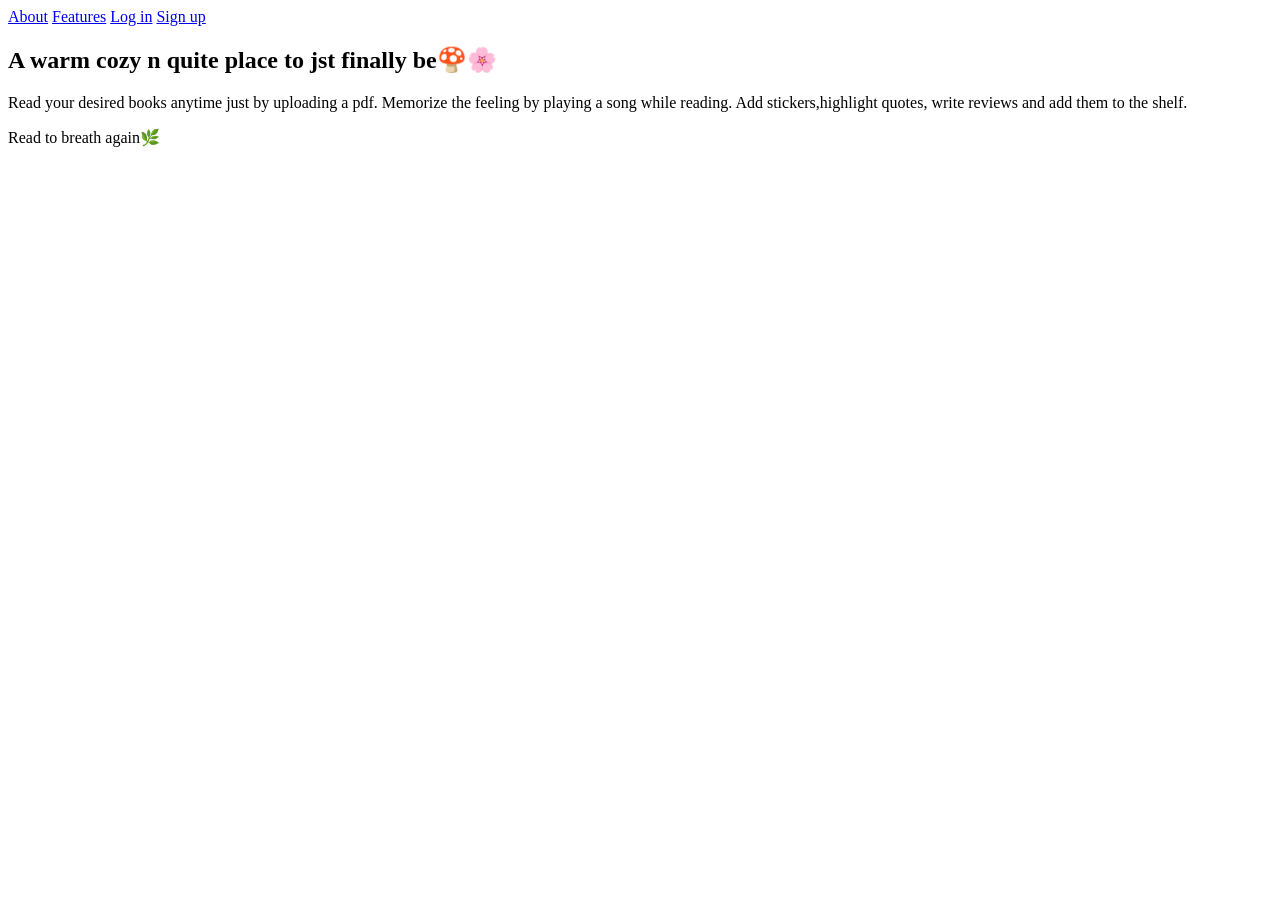
==== index.html @ 36ff4e7f "Add files via upload" ====
<!doctype html>
<html lang="en">
    <head>
        <meta charset="UTF-8">
        <meta name="viewport" content="width=device-width , initial-scale=1.0">
        <title>A digital library🏷️🌿</title>
        <link rel="stylesheet" href="style.css">
    </head>
<body>
    <header class="the-like-navigation-bar">
        <div class="the-leafy-logo">
            <nav class="navigation-links">
                <a href="#about">About</a>
                <a href="#features">Features</a>
                <a href="app.html" class="login-btn">Log in</a>
                <a href="app.html" class="btn-primary">Sign up</a>
            </nav>
        </div>
    </header>
    <main class="the-library-container">
        <section class="da-hero-section">
        <h1>A warm cozy n quite place to jst finally be🍄🌸</h1>
        <p>Read your desired books anytime just by uploading a pdf.
           Memorize the feeling by playing a song while reading.
           Add stickers,highlight quotes, write reviews and add them
           to the shelf.</p>
        <p> Read to breath again🌿</p>
        </section>
    </main>
</body>
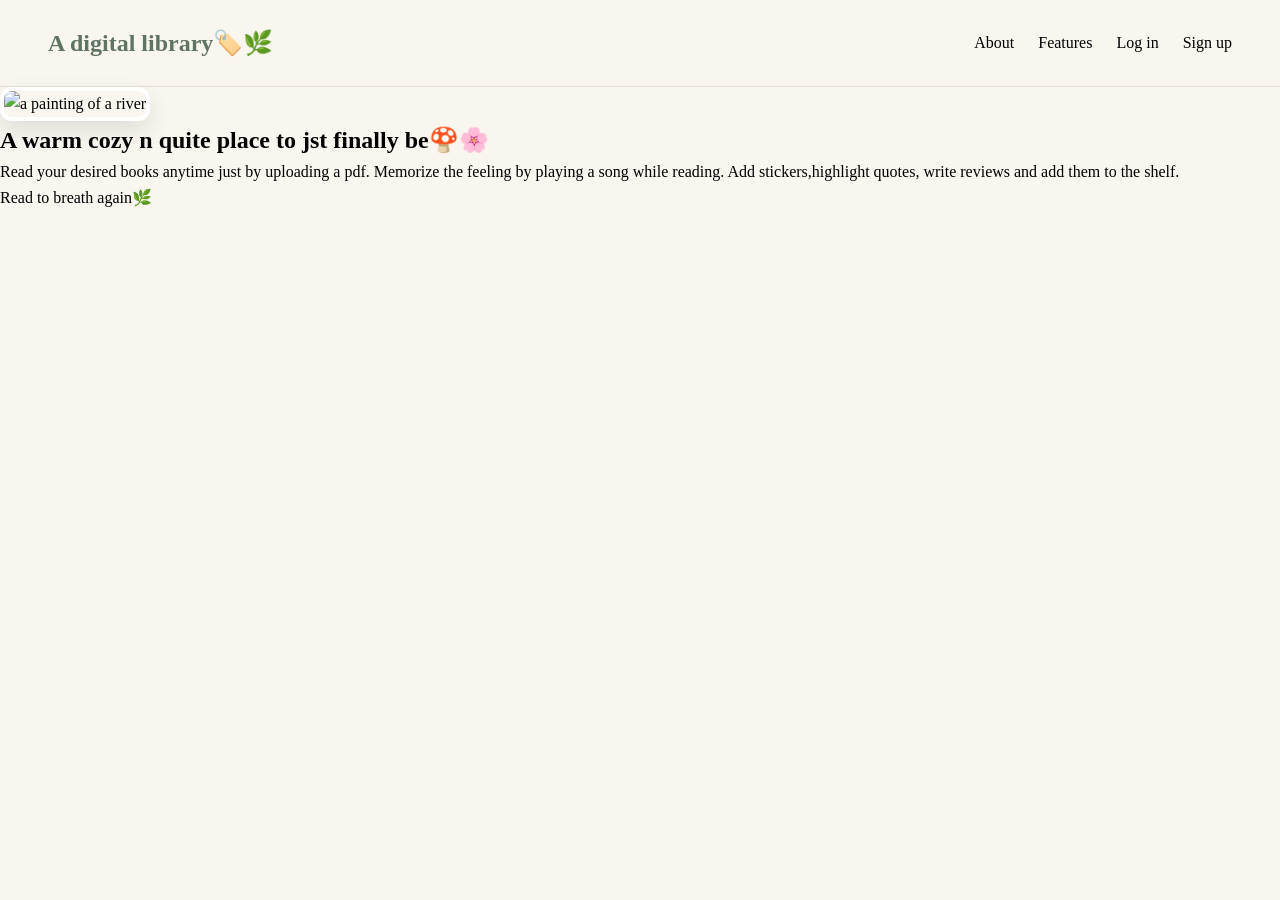
==== commit fa11c706: "Add files via upload" ====
--- a/index.html
+++ b/index.html
@@ -9,16 +9,23 @@
 <body>
     <header class="the-like-navigation-bar">
         <div class="the-leafy-logo">
-            <nav class="navigation-links">
-                <a href="#about">About</a>
-                <a href="#features">Features</a>
-                <a href="app.html" class="login-btn">Log in</a>
-                <a href="app.html" class="btn-primary">Sign up</a>
+            <nav>
+                <div class="logo">A digital library🏷️🌿</div>
+                <ul>
+                <li><a href="#about">About</a></li>
+                <li><a href="#features">Features</a></li>
+                <li><a href="app.html" class="login-btn">Log in</a></li>
+                <li><a href="app.html" class="btn-primary">Sign up</a></li>
+                </ul>
             </nav>
+            </div>
         </div>
+        <div class="hero-image">
+    <img src="https://pixabay.com/get/g4c7c98953cfa8378d91d3fe9b8f93520e290cc80bdbd32b9cb58378b154c618d62ff49c385c8d7b29eedc416d4d0e99fb4e88155019f8effd04589be3bbd95597d47a06ffa346f200db1cb722226b0a8.jpg?attachment=" alt="a painting of a river">
+</div>
     </header>
     <main class="the-library-container">
-        <section class="da-hero-section">
+        <section class="-hero-section">
         <h1>A warm cozy n quite place to jst finally be🍄🌸</h1>
         <p>Read your desired books anytime just by uploading a pdf.
            Memorize the feeling by playing a song while reading.
--- a/style.css
+++ b/style.css
@@ -0,0 +1,71 @@
+body {
+    background-color: var(--bg-parchment);
+    color: var(--text-main);
+    font-family: 'Georgia', serif;
+    line-height: 1.6;
+}
+:root {
+    --bg-parchment: #f9f6f0;
+    --text-main: 2d2b2a;
+    --accent-sage: #5f7461;
+    --accent-gold: #d4a359;
+    --card-bg: #ffffff;
+    --border-subtle: #e6e0d4;    
+}
+* {
+    margin: 0;
+    padding: 0;
+    box-sizing: border-box;  
+}
+nav {
+    display: flex;
+    justify-content: space-between;
+    align-items: center;
+    padding: 1.5rem 3rem;
+    background-color: var(--bg-parchment);
+    border-bottom: 1px solid var(--border-subtle);
+}
+.logo {
+    font-size: 1.5rem;
+    font-weight: bold;
+    color: var(--accent-sage);
+}
+nav ul {
+    display: flex;
+    list-style: none;
+    gap: 1.5rem;
+}
+nav a {
+    text-decoration: none;
+    color: var(--text-main);
+    font-size: 1rem;
+}
+nav a :hover {
+    color: var(--accent-gold);
+}
+/*the painting i wanna add i named it a heroo of my ideas  */
+.hero {
+    display: flex;
+    align-items: center;
+    justify-content: center;
+    padding: 3rem;
+    min-height: 80vh;
+    gap: 2rem;
+}
+.hero-content {
+    flex: 1;
+    display: flex;
+    justify-content: center;   
+}
+.hero-image img {
+    max-width: 100%;
+    height: auto;
+    border-radius: 12px;
+    box-shadow: 0 10px 25px rgba(0, 0 , 0 , 0.1);
+    border: 4px solid var(--card-bg);
+
+}
+
+
+
+
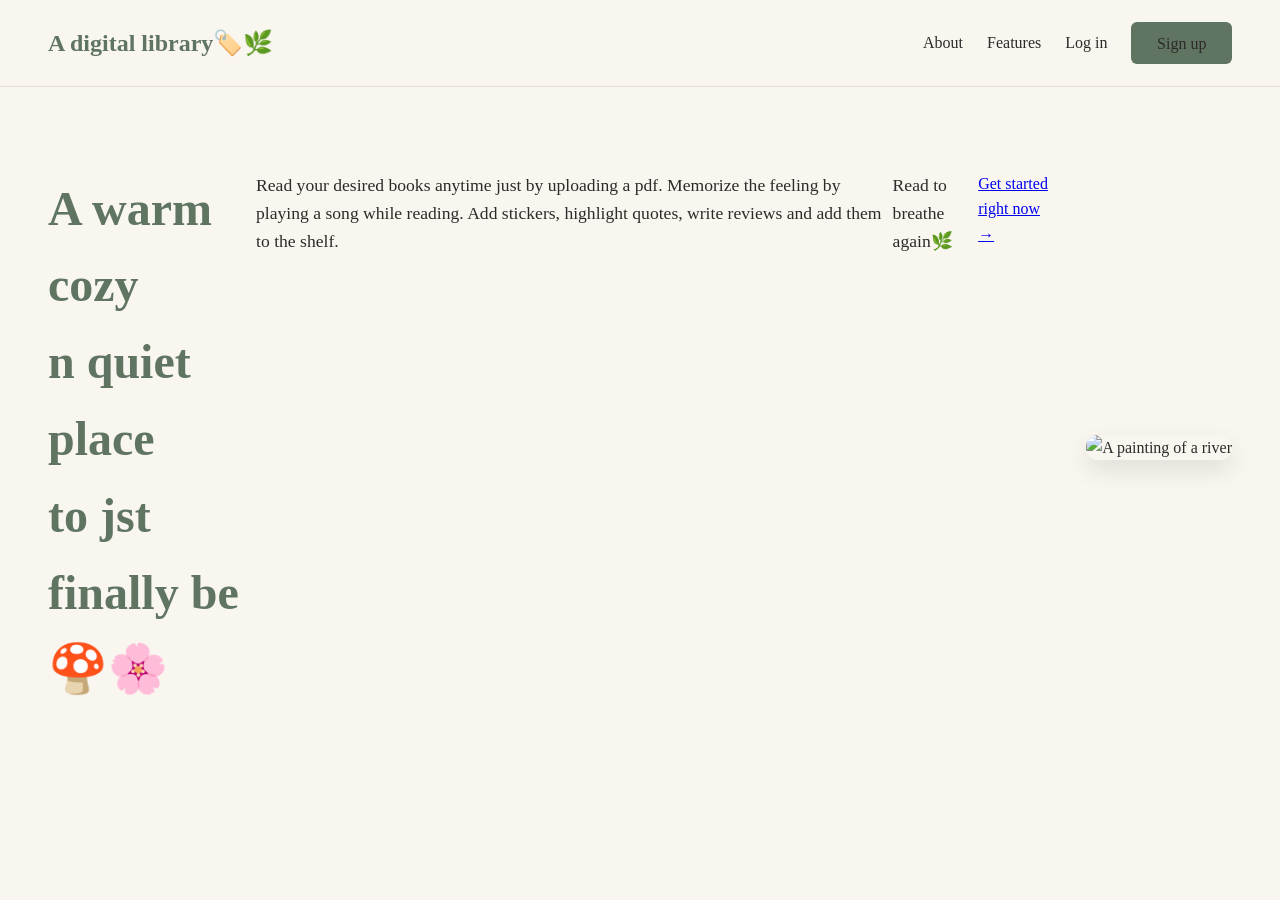
==== commit b65ff88d: "Add files via upload" ====
--- a/index.html
+++ b/index.html
@@ -1,40 +1,39 @@
-<!doctype html>
+<!DOCTYPE html>
 <html lang="en">
-    <head>
-        <meta charset="UTF-8">
-        <meta name="viewport" content="width=device-width , initial-scale=1.0">
-        <title>A digital library🏷️🌿</title>
-        <link rel="stylesheet" href="style.css">
-    </head>
+<head>
+    <meta charset="UTF-8">
+    <meta name="viewport" content="width=device-width, initial-scale=1.0">
+    <title>A digital library🏷️🌿</title>
+    <link rel="stylesheet" href="style.css">
+</head>
 <body>
-    <header class="the-like-navigation-bar">
-        <div class="the-leafy-logo">
-            <nav>
-                <div class="logo">A digital library🏷️🌿</div>
-                <ul>
+    <header>
+        <nav>
+            <div class="logo">A digital library🏷️🌿</div>
+            <ul>
                 <li><a href="#about">About</a></li>
                 <li><a href="#features">Features</a></li>
-                <li><a href="app.html" class="login-btn">Log in</a></li>
+                <li><a href="app.html">Log in</a></li>
                 <li><a href="app.html" class="btn-primary">Sign up</a></li>
-                </ul>
-            </nav>
+            </ul>
+        </nav>
+    </header>
+
+    <main class="the-library-container">
+        <section class="hero">
+            <div class="hero-content">
+                <h1>A warm cozy<br>n quiet place<br>to jst finally be🍄🌸</h1>
+                <p>Read your desired books anytime just by uploading a pdf. Memorize the feeling by playing a song while reading. Add stickers, highlight quotes, write reviews and add them to the shelf.</p>
+                <p class="tagline">Read to breathe again🌿</p>
+                <a href="app.html" class="btn-hero">Get started right now &rarr;</a>
             </div>
-        </div>
-        <div class="hero-image">
-    <img src="https://pixabay.com/get/g4c7c98953cfa8378d91d3fe9b8f93520e290cc80bdbd32b9cb58378b154c618d62ff49c385c8d7b29eedc416d4d0e99fb4e88155019f8effd04589be3bbd95597d47a06ffa346f200db1cb722226b0a8.jpg?attachment=" alt="a painting of a river">
-</div>
-    </header>
-    <main class="the-library-container">
-        <section class="-hero-section">
-        <h1>A warm cozy n quite place to jst finally be🍄🌸</h1>
-        <p>Read your desired books anytime just by uploading a pdf.
-           Memorize the feeling by playing a song while reading.
-           Add stickers,highlight quotes, write reviews and add them
-           to the shelf.</p>
-        <p> Read to breath again🌿</p>
+            <div class="hero-image">
+                <img src="painting.jpg" alt="A painting of a river">
+            </div>
         </section>
     </main>
 </body>
+</html>
 
 
 
--- a/style.css
+++ b/style.css
@@ -6,7 +6,7 @@
 }
 :root {
     --bg-parchment: #f9f6f0;
-    --text-main: 2d2b2a;
+    --text-main: #2d2b2a;
     --accent-sage: #5f7461;
     --accent-gold: #d4a359;
     --card-bg: #ffffff;
@@ -40,7 +40,7 @@
     color: var(--text-main);
     font-size: 1rem;
 }
-nav a :hover {
+nav a:hover {
     color: var(--accent-gold);
 }
 /*the painting i wanna add i named it a heroo of my ideas  */
@@ -62,10 +62,44 @@
     height: auto;
     border-radius: 12px;
     box-shadow: 0 10px 25px rgba(0, 0 , 0 , 0.1);
-    border: 4px solid var(--card-bg);
-
+    border: 4px solid var(--card-bg-);
 }
-
-
-
-
+.hero-content h1 {
+    font-size: 3rem;
+    color: var(--accent-sage);
+    margin-bottom: 1rem;
+}
+.hero-content p {
+    font-size: 1.1rem;
+    margin-bottom: 2rem;
+}
+.btn-primary {
+    background-color: var(--accent-sage);
+    color: var(--card-bg-);
+    padding: 0.8rem 1.6rem;
+    border: none;
+    border-radius: 6px;
+    font-family: 'Georgia' , serif;
+    font-size: 1rem;
+    cursor: pointer;
+}
+.btn-primary:hover{
+    background-color: #4a5b4c;
+}
+.bookshelf-section {
+   padding: 4rem 3rem;
+   background-color: var(--bg-parchment);
+}
+.bookshelf-header {
+    display: flex;
+    justify-content: space-between;
+    align-items: center;
+    margin-bottom: 2rem;
+    border-bottom: 2px solid var(--border-subtle);
+    padding-bottom: 1rem;
+}
+.bookshelf-grid{
+    display: grid;
+    grid-template-columns: repeat(auto-fill, minmax(200px, 1fr));
+    gap: 2rem;
+}
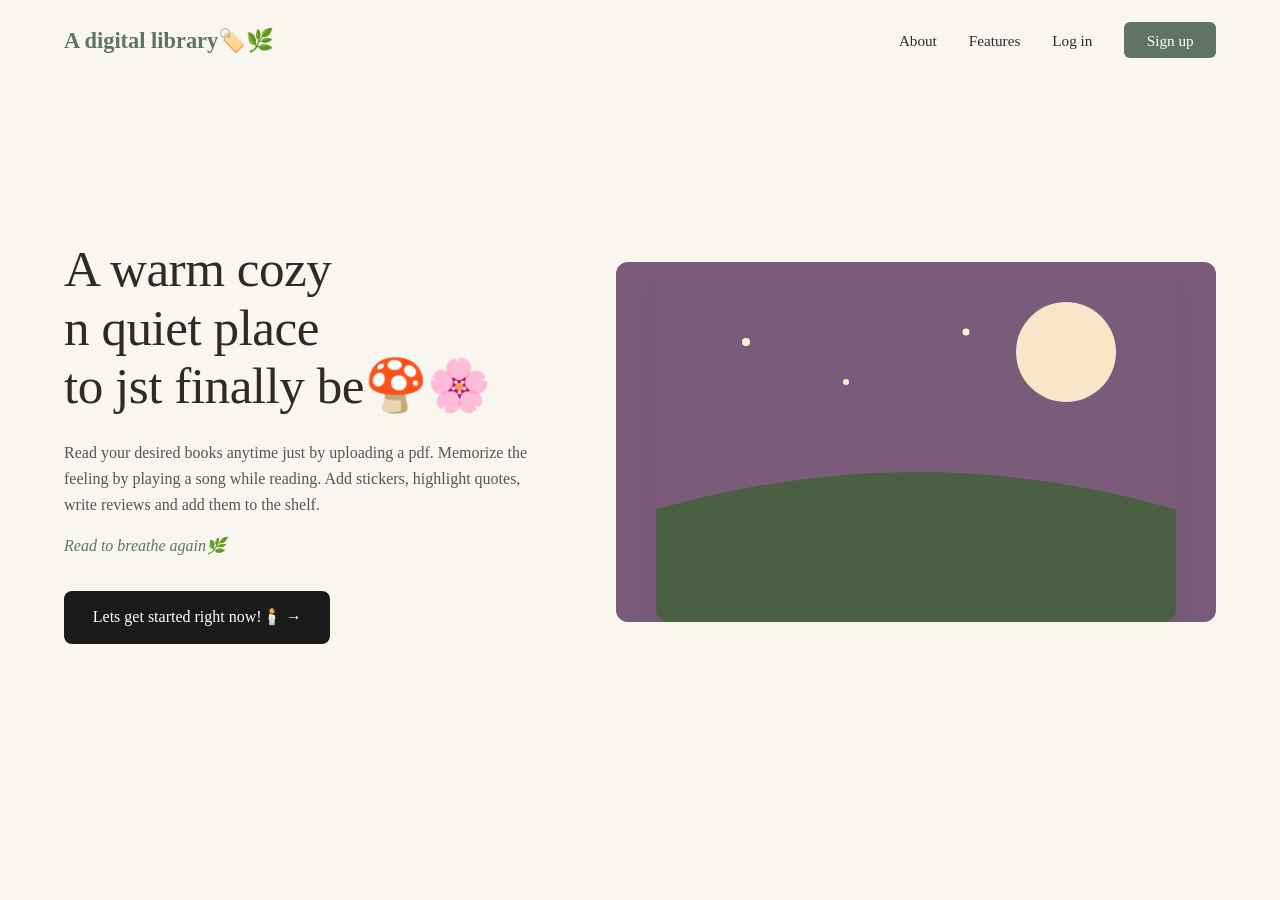
==== commit 75cb922b: "Add files via upload" ====
--- a/index.html
+++ b/index.html
@@ -25,11 +25,11 @@
                 <h1>A warm cozy<br>n quiet place<br>to jst finally be🍄🌸</h1>
                 <p>Read your desired books anytime just by uploading a pdf. Memorize the feeling by playing a song while reading. Add stickers, highlight quotes, write reviews and add them to the shelf.</p>
                 <p class="tagline">Read to breathe again🌿</p>
-                <a href="app.html" class="btn-hero">Get started right now &rarr;</a>
+                <a href="app.html" class="btn-hero">Lets get started right now!🕯️ &rarr;</a>
             </div>
-            <div class="hero-image">
-                <img src="painting.jpg" alt="A painting of a river">
-            </div>
+<div class="hero-image" style="width: 100%; max-width: 600px; height: 360px; border-radius: 12px; overflow: hidden; background-color: #7a5c7a; display: flex; align-items: center; justify-content: center;">
+    <img src="data:image/svg+xml;utf8,<svg xmlns='http://www.w3.org/2000/svg' viewBox='0 0 600 360'><rect width='600' height='360' fill='%237a5c7a'/><circle cx='450' cy='90' r='50' fill='%23fce4c8'/><circle cx='130' cy='80' r='4' fill='%23fff3d1'/><circle cx='230' cy='120' r='3' fill='%23fff3d1'/><circle cx='350' cy='70' r='3.5' fill='%23fff3d1'/><path d='M 0 260 Q 300 160 600 260 L 600 360 L 0 360 Z' fill='%234b6043'/></svg>" alt="Cozy evening landscape" style="width: 100%; height: 100%; object-fit: cover;">
+</div>
         </section>
     </main>
 </body>
--- a/style.css
+++ b/style.css
@@ -1,105 +1,220 @@
-body {
-    background-color: var(--bg-parchment);
-    color: var(--text-main);
-    font-family: 'Georgia', serif;
-    line-height: 1.6;
-}
 :root {
     --bg-parchment: #f9f6f0;
     --text-main: #2d2b2a;
     --accent-sage: #5f7461;
     --accent-gold: #d4a359;
     --card-bg: #ffffff;
-    --border-subtle: #e6e0d4;    
+    --border-subtle: #e6e0d4;     
 }
 * {
     margin: 0;
     padding: 0;
-    box-sizing: border-box;  
+    box-sizing: border-box;   
+}
+body {
+    background-color: var(--bg-parchment);
+    color: var(--text-main);
+    font-family: 'Georgia', serif;
+    line-height: 1.5;
 }
 nav {
     display: flex;
     justify-content: space-between;
     align-items: center;
-    padding: 1.5rem 3rem;
-    background-color: var(--bg-parchment);
-    border-bottom: 1px solid var(--border-subtle);
+    padding: 1.5rem 4rem;
+    background-color: var(--bg-parchment);
 }
 .logo {
-    font-size: 1.5rem;
+    font-size: 1.4rem;
     font-weight: bold;
     color: var(--accent-sage);
 }
 nav ul {
     display: flex;
     list-style: none;
-    gap: 1.5rem;
+    gap: 2rem;
+    align-items: center;
 }
 nav a {
     text-decoration: none;
     color: var(--text-main);
-    font-size: 1rem;
+    font-size: 0.95rem;
 }
 nav a:hover {
-    color: var(--accent-gold);
-}
-/*the painting i wanna add i named it a heroo of my ideas  */
+    color: var(--accent-sage);
+}
 .hero {
     display: flex;
     align-items: center;
-    justify-content: center;
-    padding: 3rem;
+    justify-content: space-between;
+    padding: 4rem;
     min-height: 80vh;
-    gap: 2rem;
+    gap: 4rem;
 }
 .hero-content {
     flex: 1;
-    display: flex;
-    justify-content: center;   
+    max-width: 480px;
+}
+.hero-content h1 {
+    font-size: 3.2rem;
+    font-weight: normal;
+    line-height: 1.15;
+    color: var(--text-main);
+    margin-bottom: 1.5rem;
+    letter-spacing: -0.5px;
+}
+.hero-content p {
+    font-size: 1rem;
+    color: #555;
+    margin-bottom: 1rem;
+    line-height: 1.6;
+}
+
+.hero-content .tagline {
+    font-style: italic;
+    color: var(--accent-sage);
+    margin-bottom: 2rem;
+}
+.btn-primary {
+    background-color: var(--accent-sage);
+    color: var(--card-bg);
+    padding: 0.6rem 1.4rem;
+    border-radius: 6px;
+    font-family: 'Georgia', serif;
+    text-decoration: none;
+}
+.btn-hero {
+    display: inline-block;
+    background-color: #1a1a1a;
+    color: #ffffff;
+    padding: 0.9rem 1.8rem;
+    border-radius: 8px;
+    font-family: 'Georgia', serif;
+    font-size: 1rem;
+    text-decoration: none;
+    transition: background-color 0.2s ease;
+}
+.btn-hero:hover {
+    background-color: var(--accent-sage);
+}
+.hero-image {
+    flex: 1.2;
+    display: flex;
+    justify-content: center;
 }
 .hero-image img {
-    max-width: 100%;
+    width: 100%;
+    max-width: 520px;
     height: auto;
     border-radius: 12px;
-    box-shadow: 0 10px 25px rgba(0, 0 , 0 , 0.1);
-    border: 4px solid var(--card-bg-);
+    box-shadow: 0 15px 35px rgba(0, 0, 0, 0.1);
+}:root {
+    --bg-parchment: #f9f6f0;
+    --text-main: #2d2b2a;
+    --accent-sage: #5f7461;
+    --accent-gold: #d4a359;
+    --card-bg: #ffffff;
+    --border-subtle: #e6e0d4;     
+}
+* {
+    margin: 0;
+    padding: 0;
+    box-sizing: border-box;   
+}
+body {
+    background-color: var(--bg-parchment);
+    color: var(--text-main);
+    font-family: 'Georgia', serif;
+    line-height: 1.5;
+}
+nav {
+    display: flex;
+    justify-content: space-between;
+    align-items: center;
+    padding: 1.5rem 4rem;
+    background-color: var(--bg-parchment);
+}
+.logo {
+    font-size: 1.4rem;
+    font-weight: bold;
+    color: var(--accent-sage);
+}
+nav ul {
+    display: flex;
+    list-style: none;
+    gap: 2rem;
+    align-items: center;
+}
+nav a {
+    text-decoration: none;
+    color: var(--text-main);
+    font-size: 0.95rem;
+}
+nav a:hover {
+    color: var(--accent-sage);
+}
+.hero {
+    display: flex;
+    align-items: center;
+    justify-content: space-between;
+    padding: 4rem;
+    min-height: 80vh;
+    gap: 4rem;
+}
+.hero-content {
+    flex: 1;
+    max-width: 480px;
 }
 .hero-content h1 {
-    font-size: 3rem;
-    color: var(--accent-sage);
+    font-size: 3.2rem;
+    font-weight: normal;
+    line-height: 1.15;
+    color: var(--text-main);
+    margin-bottom: 1.5rem;
+    letter-spacing: -0.5px;
+}
+.hero-content p {
+    font-size: 1rem;
+    color: #555;
     margin-bottom: 1rem;
-}
-.hero-content p {
-    font-size: 1.1rem;
+    line-height: 1.6;
+}
+.hero-content .tagline {
+    font-style: italic;
+    color: var(--accent-sage);
     margin-bottom: 2rem;
 }
 .btn-primary {
     background-color: var(--accent-sage);
-    color: var(--card-bg-);
-    padding: 0.8rem 1.6rem;
-    border: none;
+    color: var(--card-bg);
+    padding: 0.6rem 1.4rem;
     border-radius: 6px;
-    font-family: 'Georgia' , serif;
-    font-size: 1rem;
-    cursor: pointer;
-}
-.btn-primary:hover{
-    background-color: #4a5b4c;
-}
-.bookshelf-section {
-   padding: 4rem 3rem;
-   background-color: var(--bg-parchment);
-}
-.bookshelf-header {
-    display: flex;
-    justify-content: space-between;
-    align-items: center;
-    margin-bottom: 2rem;
-    border-bottom: 2px solid var(--border-subtle);
-    padding-bottom: 1rem;
-}
-.bookshelf-grid{
-    display: grid;
-    grid-template-columns: repeat(auto-fill, minmax(200px, 1fr));
-    gap: 2rem;
-}
+    font-family: 'Georgia', serif;
+    text-decoration: none;
+}
+.btn-hero {
+    display: inline-block;
+    background-color: #1a1a1a;
+    color: #ffffff;
+    padding: 0.9rem 1.8rem;
+    border-radius: 8px;
+    font-family: 'Georgia', serif;
+    font-size: 1rem;
+    text-decoration: none;
+    transition: background-color 0.2s ease;
+}
+.btn-hero:hover {
+    background-color: var(--accent-sage);
+}
+.hero-image {
+    flex: 1.2;
+    display: flex;
+    justify-content: center;
+}
+.hero-image img {
+    width: 100%;
+    max-width: 520px;
+    height: auto;
+    border-radius: 12px;
+    box-shadow: 0 15px 35px rgba(0, 0, 0, 0.1);
+}
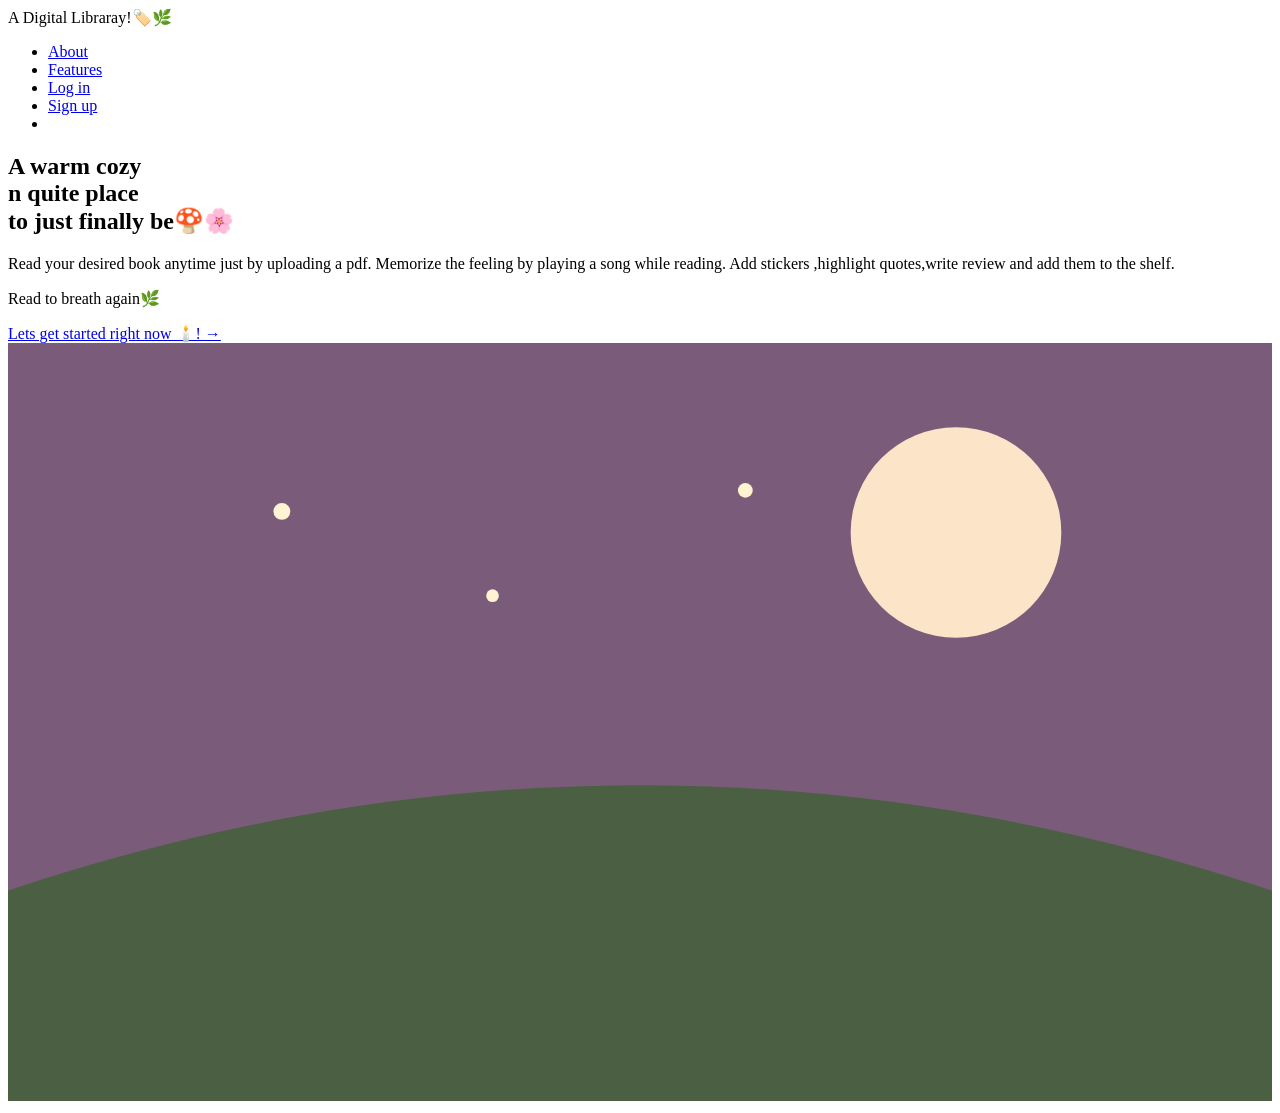
==== commit 4ed872d1: "Add files via upload" ====
--- a/index.html
+++ b/index.html
@@ -1,39 +1,41 @@
-<!DOCTYPE html>
+<!doctype html>
 <html lang="en">
 <head>
-    <meta charset="UTF-8">
-    <meta name="viewport" content="width=device-width, initial-scale=1.0">
-    <title>A digital library🏷️🌿</title>
-    <link rel="stylesheet" href="style.css">
+    <meta charset="UTF-8"
+    <meta name="viewport" content="width=device-width" , initialscale="1.0">
+    <title> A digital Library🏷️🌿</title>
+    <link rel="preconnect" href="https://fonts.googleapis.com">
+    <link rel="preconnect" href="https://fonts.gstatic" crossorigin>
+    <link rel="preconnect" href="https://fonts.googleapis.com/css2?family=Caveat:wght@600&family=Playfair+Display:ital,wght@0,400..600;1,400&family=Plus+Jakarta+Sans:wght@400;500;600&display=swap" rel="stylesheet">
 </head>
 <body>
-    <header>
+    <haeder>
         <nav>
-            <div class="logo">A digital library🏷️🌿</div>
+            <div class="logo">A Digital Libraray!🏷️🌿</div>
             <ul>
                 <li><a href="#about">About</a></li>
                 <li><a href="#features">Features</a></li>
                 <li><a href="app.html">Log in</a></li>
-                <li><a href="app.html" class="btn-primary">Sign up</a></li>
+                <li><a href="app.html">Sign up</a></li>
+                <li><a href="app.html" class="butn-primary"></a></li>
             </ul>
         </nav>
-    </header>
-
-    <main class="the-library-container">
-        <section class="hero">
-            <div class="hero-content">
-                <h1>A warm cozy<br>n quiet place<br>to jst finally be🍄🌸</h1>
-                <p>Read your desired books anytime just by uploading a pdf. Memorize the feeling by playing a song while reading. Add stickers, highlight quotes, write reviews and add them to the shelf.</p>
-                <p class="tagline">Read to breathe again🌿</p>
-                <a href="app.html" class="btn-hero">Lets get started right now!🕯️ &rarr;</a>
-            </div>
-<div class="hero-image" style="width: 100%; max-width: 600px; height: 360px; border-radius: 12px; overflow: hidden; background-color: #7a5c7a; display: flex; align-items: center; justify-content: center;">
-    <img src="data:image/svg+xml;utf8,<svg xmlns='http://www.w3.org/2000/svg' viewBox='0 0 600 360'><rect width='600' height='360' fill='%237a5c7a'/><circle cx='450' cy='90' r='50' fill='%23fce4c8'/><circle cx='130' cy='80' r='4' fill='%23fff3d1'/><circle cx='230' cy='120' r='3' fill='%23fff3d1'/><circle cx='350' cy='70' r='3.5' fill='%23fff3d1'/><path d='M 0 260 Q 300 160 600 260 L 600 360 L 0 360 Z' fill='%234b6043'/></svg>" alt="Cozy evening landscape" style="width: 100%; height: 100%; object-fit: cover;">
-</div>
-        </section>
-    </main>
-</body>
-</html>
+        </haeder>
+        <main class="the-library-container">
+            <section class="hero">
+                <div class="heo-content">
+                    <h1>A warm cozy<br> n quite place <br>to just finally be🍄🌸</h1>
+                    <p>Read your desired book anytime just by uploading a pdf. Memorize the feeling by playing a song while reading. Add stickers ,highlight quotes,write review and add them to the shelf.</p>
+                    <p class="tagline"> Read to breath again🌿</p>
+                    <a href="app.html" class="butn-hero">Lets get started right now 🕯️! &rarr;</a>
+                   </div>
+                   <div class="heo-image">
+                   <img src="data:image/svg+xml;utf8,<svg xmlns='http://www.w3.org/2000/svg' viewBox='0 0 600 360'><rect width='600' height='360' fill='%237a5c7a'/><circle cx='450' cy='90' r='50' fill='%23fce4c8'/><circle cx='130' cy='80' r='4' fill='%23fff3d1'/><circle cx='230' cy='120' r='3' fill='%23fff3d1'/><circle cx='350' cy='70' r='3.5' fill='%23fff3d1'/><path d='M 0 260 Q 300 160 600 260 L 600 360 L 0 360 Z' fill='%234b6043'/></svg>" alt="Cozy evening landscape">
+                   </div>
+            </section>
+        </main>
+        </body>
+        </html>
 
 
 
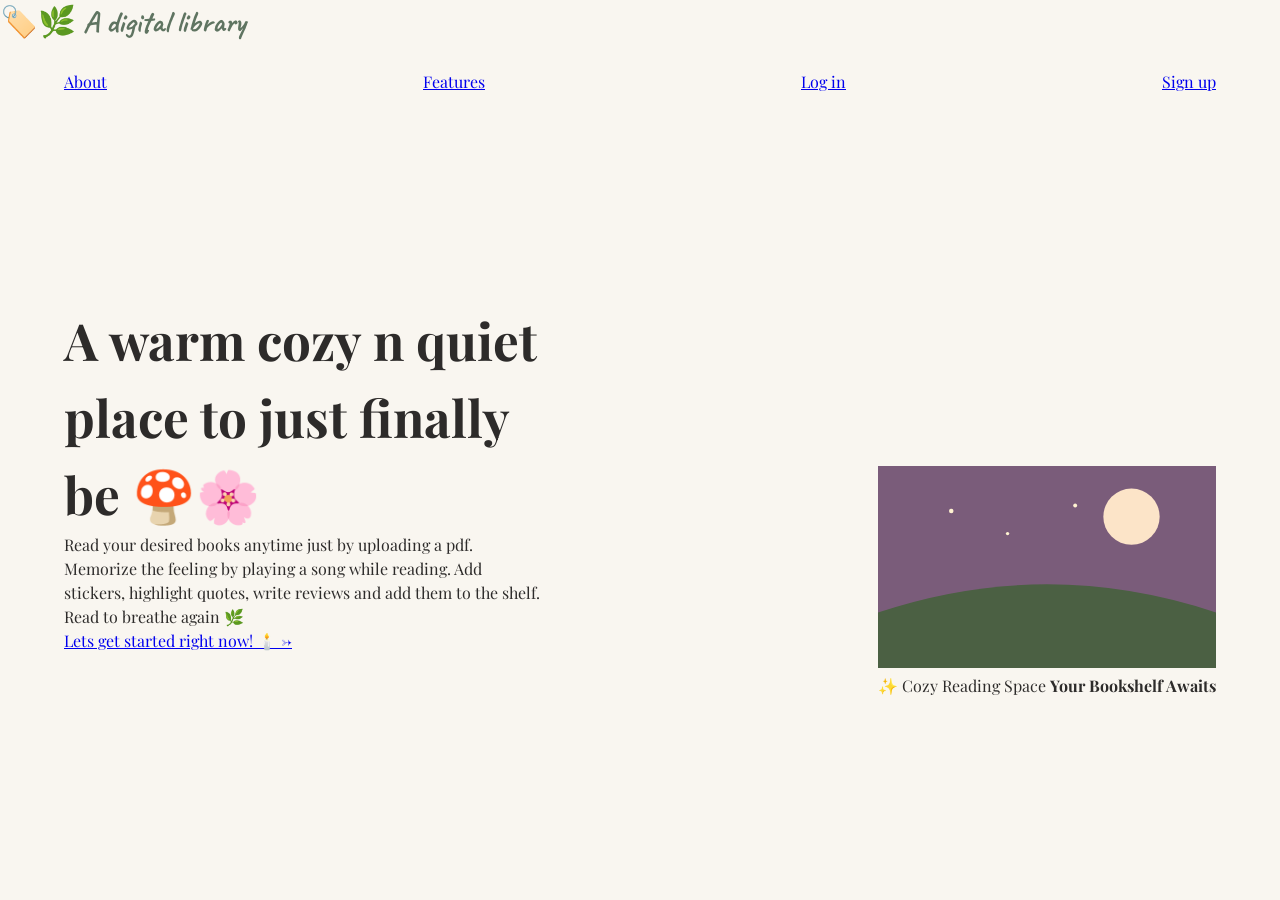
==== commit f30ace90: "Add files via upload" ====
--- a/index.html
+++ b/index.html
@@ -1,41 +1,60 @@
-<!doctype html>
+<!DOCTYPE html>
 <html lang="en">
 <head>
-    <meta charset="UTF-8"
-    <meta name="viewport" content="width=device-width" , initialscale="1.0">
-    <title> A digital Library🏷️🌿</title>
+    <meta charset="UTF-8">
+    <meta name="viewport" content="width=device-width, initial-scale=1.0">
+    <title>A digital library 🏷️🌿</title>
     <link rel="preconnect" href="https://fonts.googleapis.com">
-    <link rel="preconnect" href="https://fonts.gstatic" crossorigin>
-    <link rel="preconnect" href="https://fonts.googleapis.com/css2?family=Caveat:wght@600&family=Playfair+Display:ital,wght@0,400..600;1,400&family=Plus+Jakarta+Sans:wght@400;500;600&display=swap" rel="stylesheet">
+    <link rel="preconnect" href="https://fonts.gstatic.com" crossorigin>
+    <link href="https://fonts.googleapis.com/css2?family=Caveat:wght@600&family=Playfair+Display:ital,wght@0,400..600;1,400&family=Plus+Jakarta+Sans:wght@400;500;600&display=swap" rel="stylesheet">
+    <link rel="stylesheet" href="style.css">
 </head>
 <body>
-    <haeder>
-        <nav>
-            <div class="logo">A Digital Libraray!🏷️🌿</div>
-            <ul>
-                <li><a href="#about">About</a></li>
-                <li><a href="#features">Features</a></li>
-                <li><a href="app.html">Log in</a></li>
-                <li><a href="app.html">Sign up</a></li>
-                <li><a href="app.html" class="butn-primary"></a></li>
-            </ul>
-        </nav>
-        </haeder>
-        <main class="the-library-container">
-            <section class="hero">
-                <div class="heo-content">
-                    <h1>A warm cozy<br> n quite place <br>to just finally be🍄🌸</h1>
-                    <p>Read your desired book anytime just by uploading a pdf. Memorize the feeling by playing a song while reading. Add stickers ,highlight quotes,write review and add them to the shelf.</p>
-                    <p class="tagline"> Read to breath again🌿</p>
-                    <a href="app.html" class="butn-hero">Lets get started right now 🕯️! &rarr;</a>
-                   </div>
-                   <div class="heo-image">
-                   <img src="data:image/svg+xml;utf8,<svg xmlns='http://www.w3.org/2000/svg' viewBox='0 0 600 360'><rect width='600' height='360' fill='%237a5c7a'/><circle cx='450' cy='90' r='50' fill='%23fce4c8'/><circle cx='130' cy='80' r='4' fill='%23fff3d1'/><circle cx='230' cy='120' r='3' fill='%23fff3d1'/><circle cx='350' cy='70' r='3.5' fill='%23fff3d1'/><path d='M 0 260 Q 300 160 600 260 L 600 360 L 0 360 Z' fill='%234b6043'/></svg>" alt="Cozy evening landscape">
-                   </div>
-            </section>
-        </main>
-        </body>
-        </html>
+    <header class="site-header">
+        <div class="nav-container">
+            <div class="logo">🏷️🌿 A digital library</div>
+            <nav class="nav-links">
+                <a href="#about">About</a>
+                <a href="#features">Features</a>
+                <a href="app.html" class="nav-login">Log in</a>
+                <a href="app.html" class="btn-nav-signup">Sign up</a>
+            </nav>
+        </div>
+    </header>
+    <main class="hero-wrapper">
+        <section class="hero">
+            <div class="hero-content">
+                <h1>A warm cozy n quiet place to just finally be 🍄🌸</h1>
+                <p>Read your desired books anytime just by uploading a pdf. Memorize the feeling by playing a song while reading. Add stickers, highlight quotes, write reviews and add them to the shelf.</p>
+                <p class="tagline">Read to breathe again 🌿</p>
+                <a href="app.html" class="btn-hero">Lets get started right now! 🕯️ &rarr;</a>
+            </div>
+            <div class="hero-image">
+                <div class="image-frame">
+                    <svg xmlns="http://www.w3.org/2000/svg" viewBox="0 0 600 360" width="100%" height="100%">
+                        <div class="hero-image">
+          <div class="image-frame">
+        <svg xmlns="http://www.w3.org/2000/svg" viewBox="0 0 600 360" width="100%" height="100%">
+            <rect width="600" height="360" fill="#7a5c7a"/>
+            <circle cx="450" cy="90" r="50" fill="#fce4c8"/>
+            <circle cx="130" cy="80" r="4" fill="#fff3d1"/>
+            <circle cx="230" cy="120" r="3" fill="#fff3d1"/>
+            <circle cx="350" cy="70" r="3.5" fill="#fff3d1"/>
+            <path d="M 0 260 Q 300 160 600 260 L 600 360 L 0 360 Z" fill="#4b6043"/>
+         </svg>
+       </div>
+</div>
+                    <div class="floating-preview-card">
+                        <span>✨ Cozy Reading Space</span>
+                        <strong>Your Bookshelf Awaits</strong>
+                    </div>
+                </div>
+            </div>
+        </section>
+    </main>
+
+</body>
+</html>
 
 
 
--- a/style.css
+++ b/style.css
@@ -0,0 +1,72 @@
+:root {
+    --bg-parchment: #f9f6f0;
+    --text-main: #2d2b2a;
+    --accent-sage: #5f7461;
+    --accent-gold: #d4a359;
+    --card-bg: #ffffff;
+    --border-subtle: #e6e0d4;
+}
+* {
+    margin: 0;
+    padding: 0;
+    box-sizing: border-box;
+    font-family: 'Playfair Display' , 'Georgia',serif;
+}
+body {
+    background-color: var(--bg-parchment);
+    color: var(--text-main);
+    line-height: 1.5;
+}
+nav {
+    display: flex;
+    justify-content: space-between;
+    align-items: center;
+    padding: 1.5rem 4rem;
+    background-color: var(--bg-parchment);
+}
+.logo {
+    font-family: 'Caveat' , cursive;
+    font-size: 1.9rem;
+    font-weight: bold;
+    color: var(--accent-sage);
+}
+nav ul {
+    display: flex;
+    list-style: none;
+    font-size: 0.95rem;
+    font-family: 'Plus Jakarta Sans' , sans-serif;
+    font-weight: 500;
+}
+nav a:hover {
+    color: var(--accent-sage);
+}
+.hero {
+    display: flex;
+    align-items: center;
+    justify-content: space-between;
+    padding: 4rem;
+    min-height: 80vh;
+    gap: 4rem;
+}
+.hero-content {
+    flex: 1;
+    max-width: 480px;
+}
+.hero-content h1 {
+    font-size: 3.2rem;
+}
+
+
+
+
+
+
+
+
+
+
+
+
+
+
+
